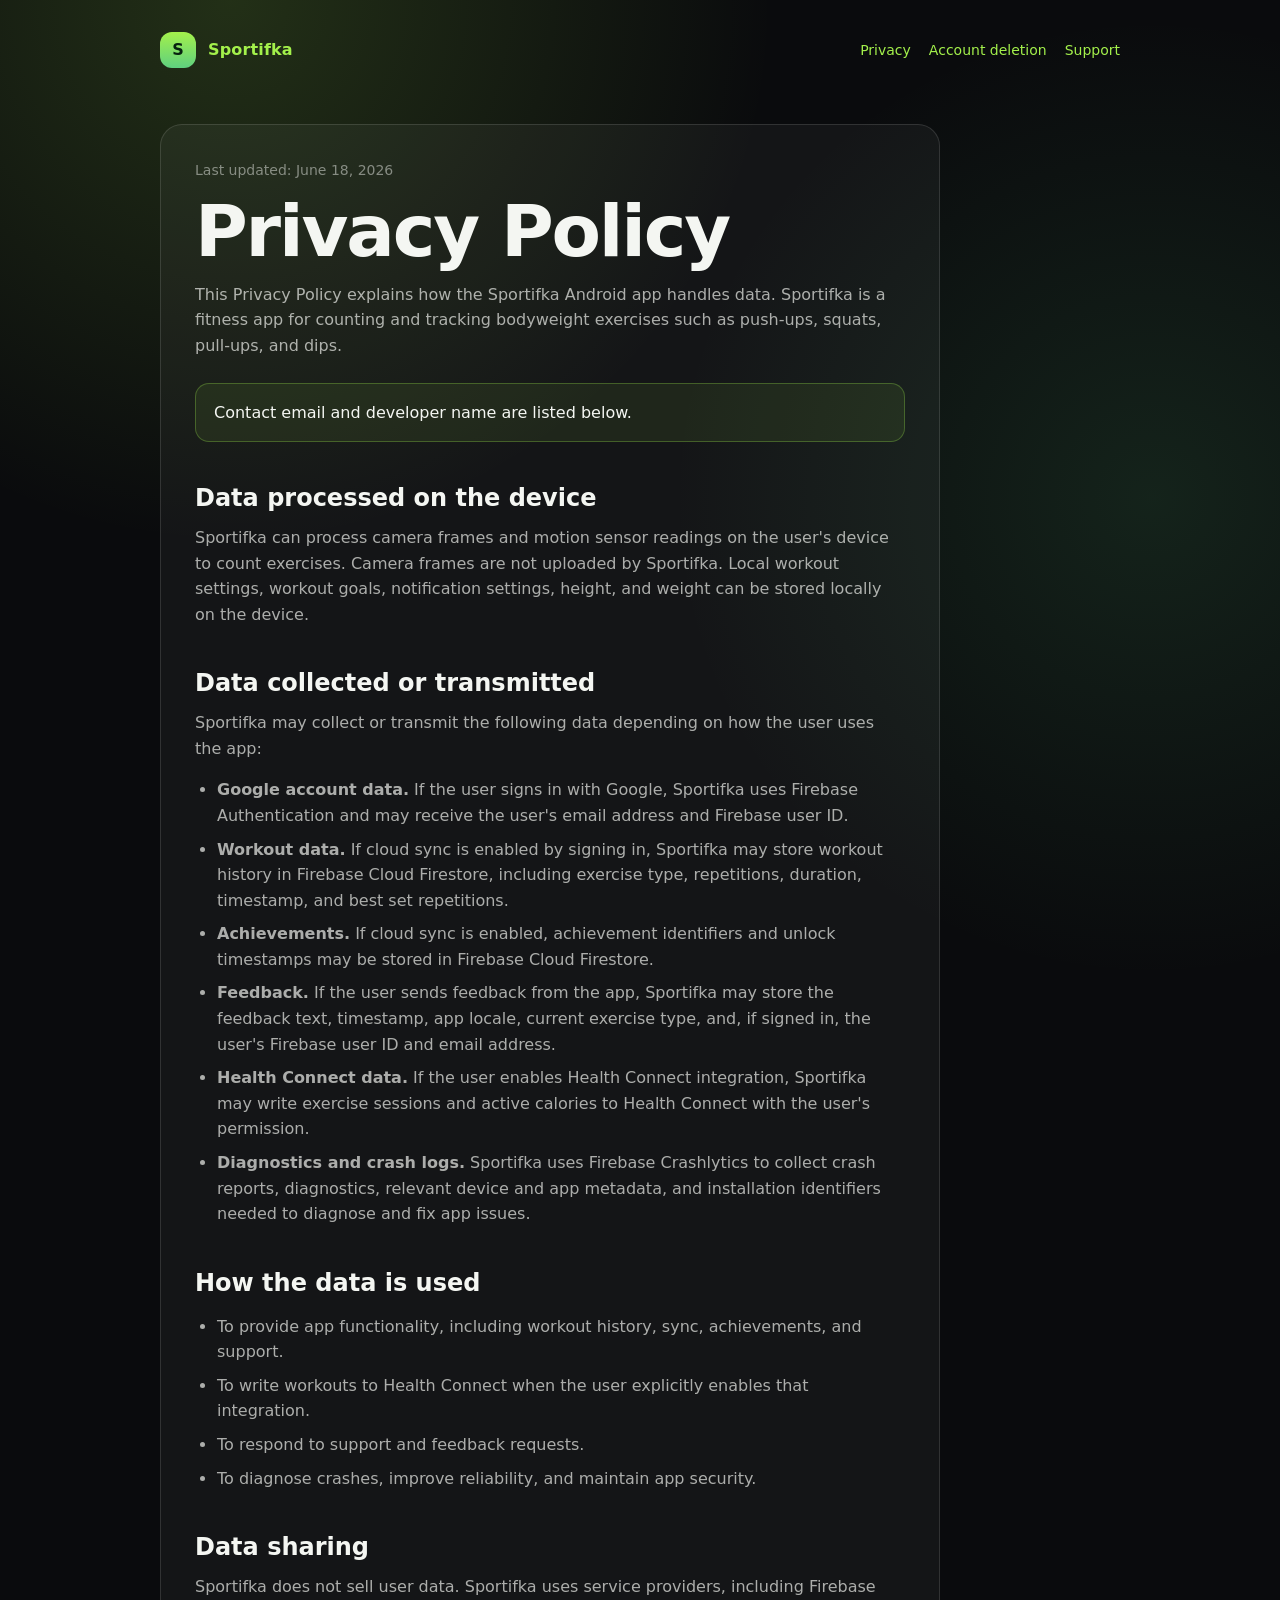
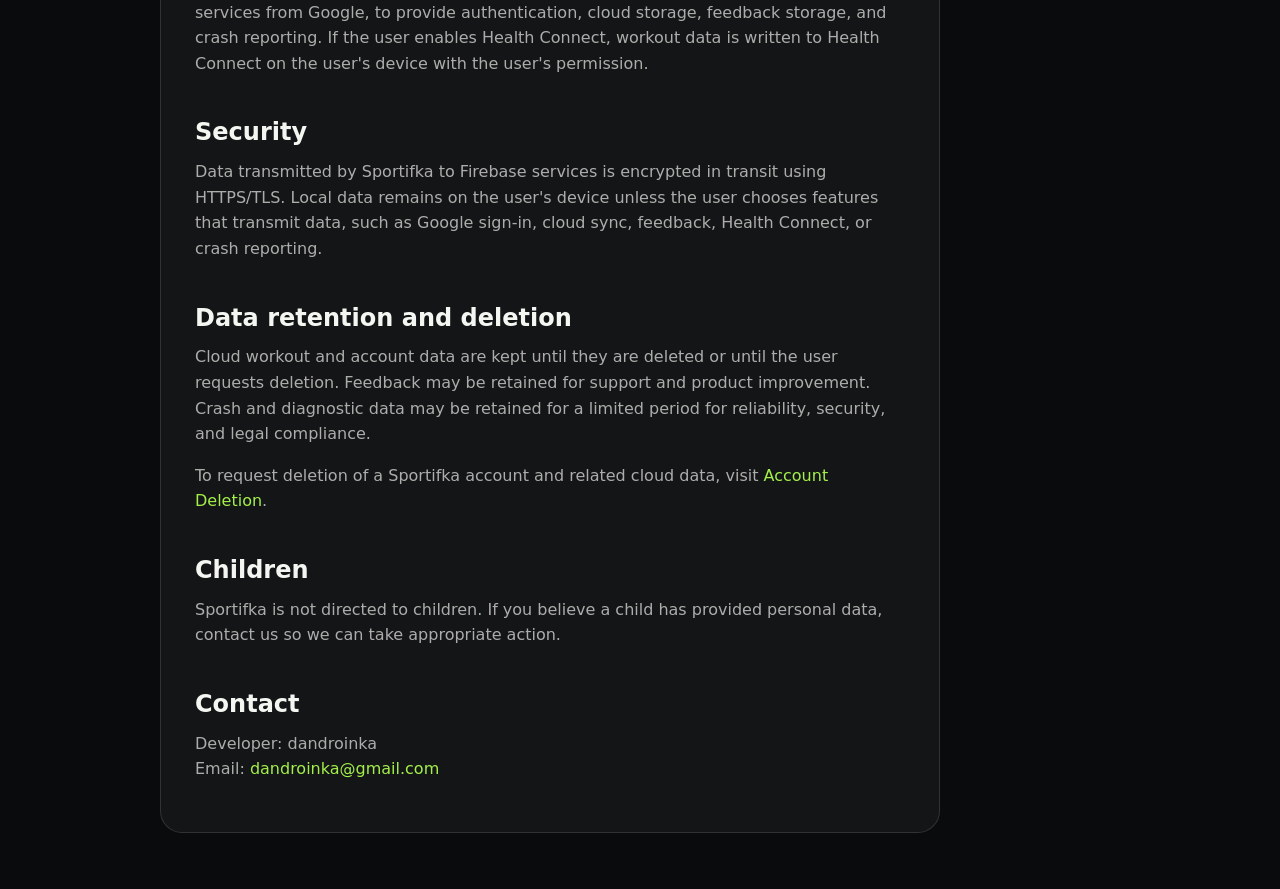
==== docs/privacy.html @ 29e53513 "Add Sportifka support pages" ====
<!doctype html>
<html lang="en">
  <head>
    <meta charset="utf-8">
    <meta name="viewport" content="width=device-width, initial-scale=1">
    <title>Sportifka Privacy Policy</title>
    <meta name="description" content="Privacy Policy for the Sportifka Android fitness app.">
    <link rel="stylesheet" href="styles.css">
  </head>
  <body>
    <main class="wrap">
      <header class="topbar">
        <a class="brand" href="index.html" aria-label="Sportifka home">
          <span class="mark">S</span>
          <span>Sportifka</span>
        </a>
        <nav aria-label="Main navigation">
          <a href="privacy.html">Privacy</a>
          <a href="delete-account.html">Account deletion</a>
          <a href="support.html">Support</a>
        </nav>
      </header>

      <article class="content">
        <p class="meta">Last updated: June 18, 2026</p>
        <h1>Privacy Policy</h1>
        <p>
          This Privacy Policy explains how the Sportifka Android app handles data. Sportifka is a
          fitness app for counting and tracking bodyweight exercises such as push-ups, squats,
          pull-ups, and dips.
        </p>

        <div class="note">
          Contact email and developer name are listed below.
        </div>

        <h2>Data processed on the device</h2>
        <p>
          Sportifka can process camera frames and motion sensor readings on the user's device to
          count exercises. Camera frames are not uploaded by Sportifka. Local workout settings,
          workout goals, notification settings, height, and weight can be stored locally on the
          device.
        </p>

        <h2>Data collected or transmitted</h2>
        <p>Sportifka may collect or transmit the following data depending on how the user uses the app:</p>
        <ul>
          <li>
            <strong>Google account data.</strong> If the user signs in with Google, Sportifka uses
            Firebase Authentication and may receive the user's email address and Firebase user ID.
          </li>
          <li>
            <strong>Workout data.</strong> If cloud sync is enabled by signing in, Sportifka may
            store workout history in Firebase Cloud Firestore, including exercise type, repetitions,
            duration, timestamp, and best set repetitions.
          </li>
          <li>
            <strong>Achievements.</strong> If cloud sync is enabled, achievement identifiers and
            unlock timestamps may be stored in Firebase Cloud Firestore.
          </li>
          <li>
            <strong>Feedback.</strong> If the user sends feedback from the app, Sportifka may store
            the feedback text, timestamp, app locale, current exercise type, and, if signed in, the
            user's Firebase user ID and email address.
          </li>
          <li>
            <strong>Health Connect data.</strong> If the user enables Health Connect integration,
            Sportifka may write exercise sessions and active calories to Health Connect with the
            user's permission.
          </li>
          <li>
            <strong>Diagnostics and crash logs.</strong> Sportifka uses Firebase Crashlytics to
            collect crash reports, diagnostics, relevant device and app metadata, and installation
            identifiers needed to diagnose and fix app issues.
          </li>
        </ul>

        <h2>How the data is used</h2>
        <ul>
          <li>To provide app functionality, including workout history, sync, achievements, and support.</li>
          <li>To write workouts to Health Connect when the user explicitly enables that integration.</li>
          <li>To respond to support and feedback requests.</li>
          <li>To diagnose crashes, improve reliability, and maintain app security.</li>
        </ul>

        <h2>Data sharing</h2>
        <p>
          Sportifka does not sell user data. Sportifka uses service providers, including Firebase
          services from Google, to provide authentication, cloud storage, feedback storage, and crash
          reporting. If the user enables Health Connect, workout data is written to Health Connect
          on the user's device with the user's permission.
        </p>

        <h2>Security</h2>
        <p>
          Data transmitted by Sportifka to Firebase services is encrypted in transit using HTTPS/TLS.
          Local data remains on the user's device unless the user chooses features that transmit data,
          such as Google sign-in, cloud sync, feedback, Health Connect, or crash reporting.
        </p>

        <h2>Data retention and deletion</h2>
        <p>
          Cloud workout and account data are kept until they are deleted or until the user requests
          deletion. Feedback may be retained for support and product improvement. Crash and diagnostic
          data may be retained for a limited period for reliability, security, and legal compliance.
        </p>
        <p>
          To request deletion of a Sportifka account and related cloud data, visit
          <a href="delete-account.html">Account Deletion</a>.
        </p>

        <h2>Children</h2>
        <p>
          Sportifka is not directed to children. If you believe a child has provided personal data,
          contact us so we can take appropriate action.
        </p>

        <h2>Contact</h2>
        <p>
          Developer: dandroinka<br>
          Email: <a href="mailto:dandroinka@gmail.com">dandroinka@gmail.com</a>
        </p>
      </article>
    </main>
  </body>
</html>
---- docs/styles.css ----
:root {
  color-scheme: dark;
  --bg: #0a0b0d;
  --panel: rgba(255, 255, 255, 0.055);
  --panel-strong: rgba(255, 255, 255, 0.09);
  --text: #f4f6f2;
  --muted: rgba(244, 246, 242, 0.68);
  --faint: rgba(244, 246, 242, 0.48);
  --line: rgba(255, 255, 255, 0.12);
  --lime: #a3f04b;
  --green: #5fd07f;
  --on-primary: #06210f;
}

* {
  box-sizing: border-box;
}

body {
  margin: 0;
  min-height: 100vh;
  background:
    radial-gradient(circle at 18% 0%, rgba(163, 240, 75, 0.16), transparent 34rem),
    radial-gradient(circle at 90% 20%, rgba(95, 208, 127, 0.12), transparent 30rem),
    var(--bg);
  color: var(--text);
  font-family: Inter, ui-sans-serif, system-ui, -apple-system, BlinkMacSystemFont, "Segoe UI", sans-serif;
  line-height: 1.6;
}

a {
  color: var(--lime);
  text-decoration: none;
}

a:hover {
  text-decoration: underline;
}

.wrap {
  width: min(960px, calc(100% - 32px));
  margin: 0 auto;
  padding: 32px 0 56px;
}

.topbar {
  display: flex;
  align-items: center;
  justify-content: space-between;
  gap: 16px;
  margin-bottom: 56px;
}

.brand {
  display: flex;
  align-items: center;
  gap: 12px;
  font-weight: 800;
  letter-spacing: 0.01em;
}

.mark {
  width: 36px;
  height: 36px;
  border-radius: 12px;
  background: linear-gradient(180deg, var(--lime), var(--green));
  color: var(--on-primary);
  display: grid;
  place-items: center;
  font-weight: 900;
}

nav {
  display: flex;
  align-items: center;
  gap: 18px;
  flex-wrap: wrap;
  color: var(--muted);
  font-size: 14px;
}

.hero {
  padding: 52px;
  border: 1px solid var(--line);
  border-radius: 24px;
  background: linear-gradient(180deg, rgba(255, 255, 255, 0.08), rgba(255, 255, 255, 0.035));
  box-shadow: 0 24px 70px rgba(0, 0, 0, 0.32);
}

h1 {
  margin: 0 0 16px;
  max-width: 760px;
  font-size: clamp(36px, 8vw, 72px);
  line-height: 0.95;
  letter-spacing: -0.03em;
}

h2 {
  margin: 42px 0 12px;
  font-size: 24px;
  line-height: 1.2;
}

h3 {
  margin: 28px 0 8px;
  font-size: 18px;
}

p {
  margin: 0 0 16px;
  color: var(--muted);
}

ul, ol {
  color: var(--muted);
  padding-left: 22px;
}

li + li {
  margin-top: 8px;
}

.lead {
  max-width: 720px;
  font-size: 18px;
}

.cards {
  display: grid;
  grid-template-columns: repeat(3, minmax(0, 1fr));
  gap: 14px;
  margin-top: 22px;
}

.card {
  display: block;
  min-height: 168px;
  padding: 20px;
  border: 1px solid var(--line);
  border-radius: 18px;
  background: var(--panel);
  color: var(--text);
}

.card:hover {
  background: var(--panel-strong);
  text-decoration: none;
}

.card strong {
  display: block;
  margin-bottom: 8px;
  font-size: 18px;
}

.card span {
  color: var(--muted);
  font-size: 14px;
}

.content {
  max-width: 780px;
  padding: 34px;
  border: 1px solid var(--line);
  border-radius: 22px;
  background: rgba(255, 255, 255, 0.045);
}

.note {
  margin: 24px 0;
  padding: 16px 18px;
  border: 1px solid rgba(163, 240, 75, 0.28);
  border-radius: 14px;
  background: rgba(163, 240, 75, 0.08);
  color: var(--text);
}

.placeholder {
  display: inline-block;
  padding: 1px 7px;
  border-radius: 8px;
  background: rgba(255, 255, 255, 0.12);
  color: #ffffff;
  font-family: ui-monospace, SFMono-Regular, Menlo, Consolas, monospace;
  font-size: 0.95em;
}

.meta {
  color: var(--faint);
  font-size: 14px;
}

footer {
  margin-top: 40px;
  color: var(--faint);
  font-size: 14px;
}

@media (max-width: 760px) {
  .topbar {
    align-items: flex-start;
    flex-direction: column;
    margin-bottom: 32px;
  }

  .hero,
  .content {
    padding: 24px;
    border-radius: 20px;
  }

  .cards {
    grid-template-columns: 1fr;
  }
}
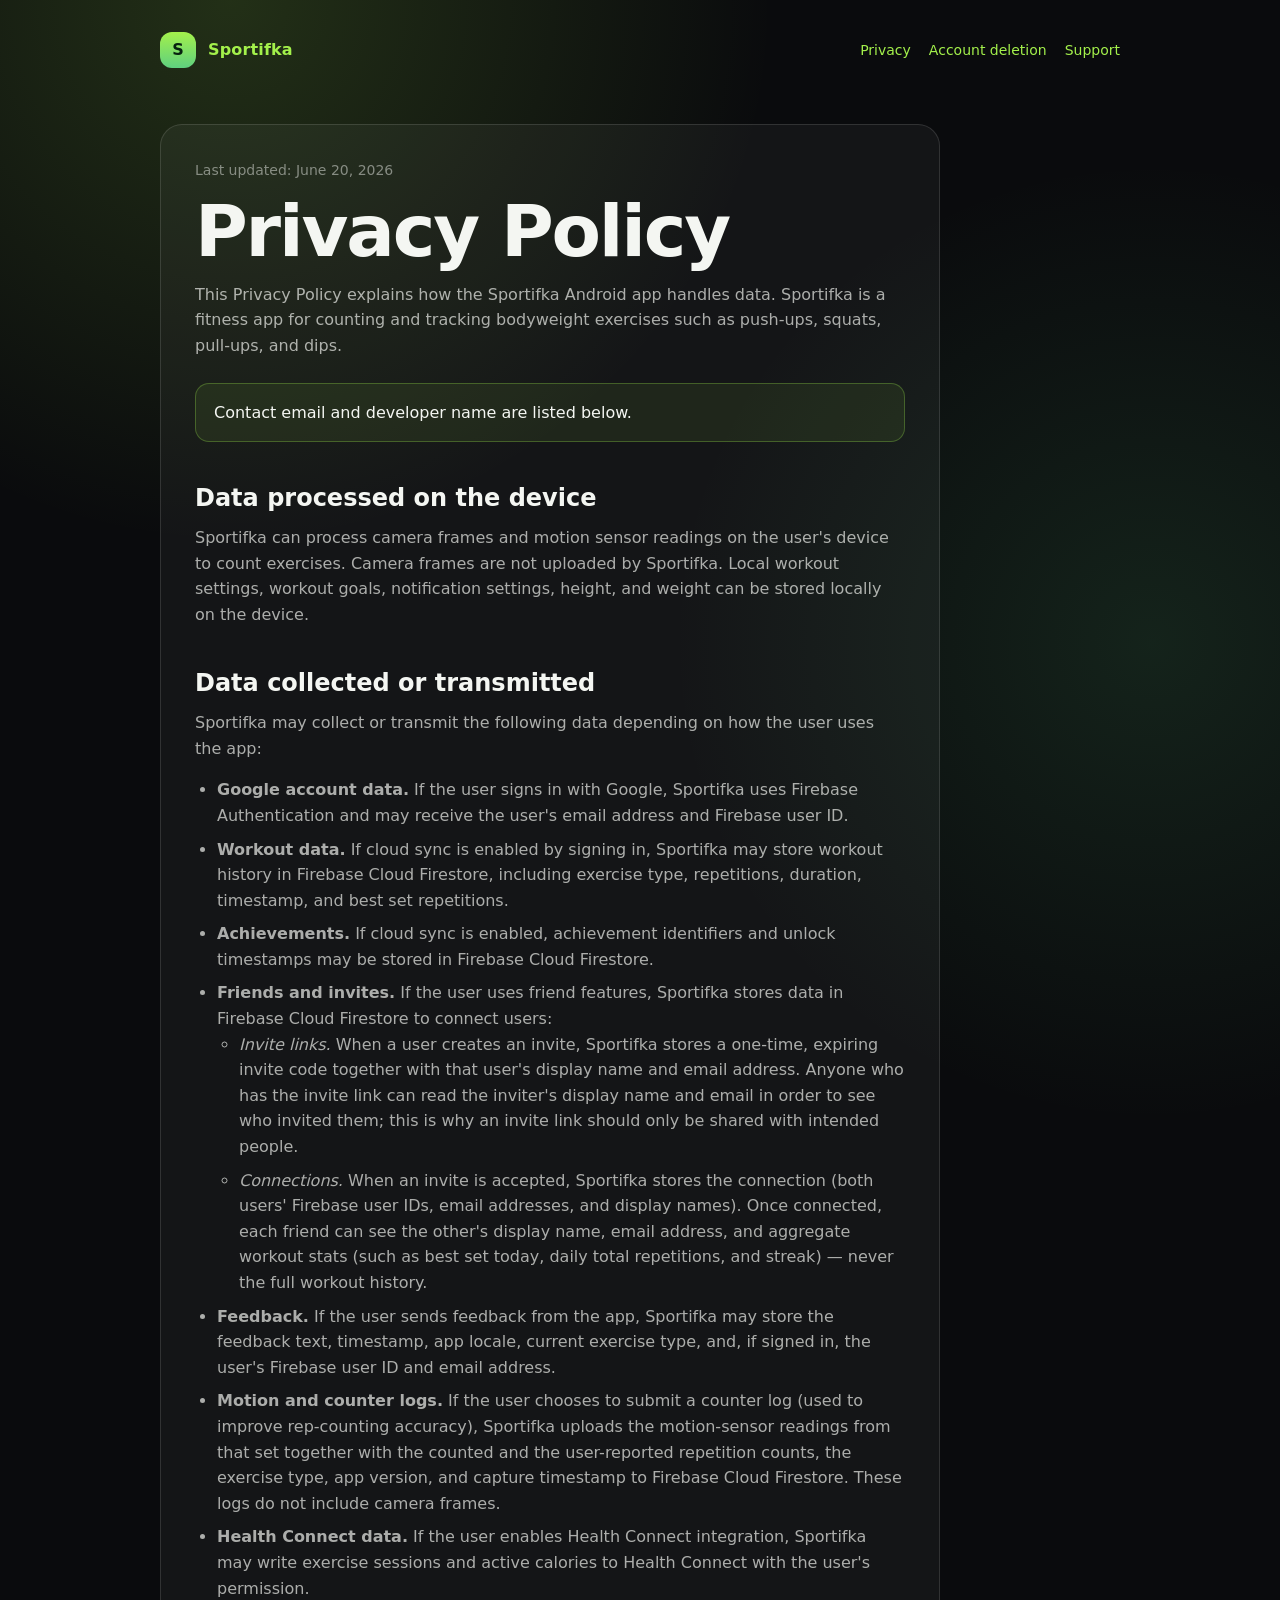
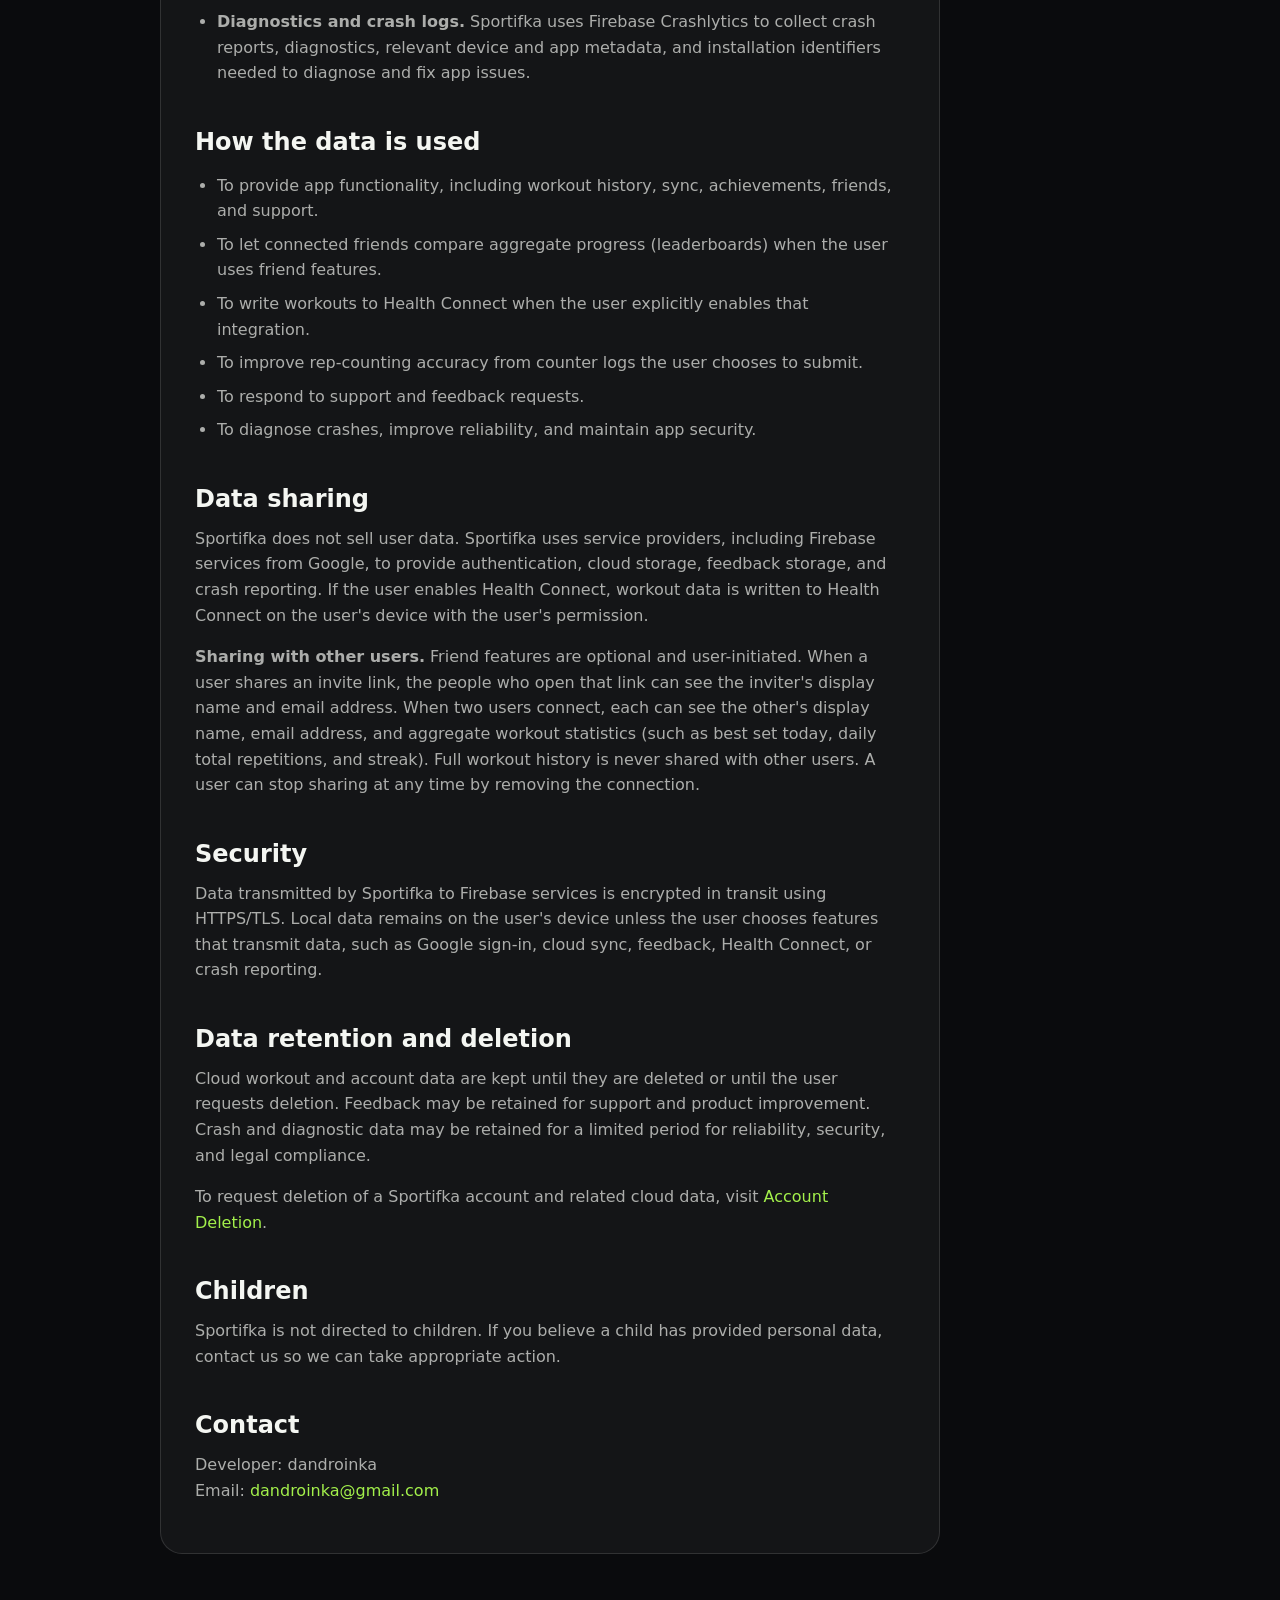
==== commit ab135773: "1.4" ====
--- a/docs/privacy.html
+++ b/docs/privacy.html
@@ -22,7 +22,7 @@
       </header>
 
       <article class="content">
-        <p class="meta">Last updated: June 18, 2026</p>
+        <p class="meta">Last updated: June 20, 2026</p>
         <h1>Privacy Policy</h1>
         <p>
           This Privacy Policy explains how the Sportifka Android app handles data. Sportifka is a
@@ -59,9 +59,35 @@
             unlock timestamps may be stored in Firebase Cloud Firestore.
           </li>
           <li>
+            <strong>Friends and invites.</strong> If the user uses friend features, Sportifka stores
+            data in Firebase Cloud Firestore to connect users:
+            <ul>
+              <li>
+                <em>Invite links.</em> When a user creates an invite, Sportifka stores a one-time,
+                expiring invite code together with that user's display name and email address. Anyone
+                who has the invite link can read the inviter's display name and email in order to see
+                who invited them; this is why an invite link should only be shared with intended people.
+              </li>
+              <li>
+                <em>Connections.</em> When an invite is accepted, Sportifka stores the connection
+                (both users' Firebase user IDs, email addresses, and display names). Once connected,
+                each friend can see the other's display name, email address, and aggregate workout
+                stats (such as best set today, daily total repetitions, and streak) — never the full
+                workout history.
+              </li>
+            </ul>
+          </li>
+          <li>
             <strong>Feedback.</strong> If the user sends feedback from the app, Sportifka may store
             the feedback text, timestamp, app locale, current exercise type, and, if signed in, the
             user's Firebase user ID and email address.
+          </li>
+          <li>
+            <strong>Motion and counter logs.</strong> If the user chooses to submit a counter log
+            (used to improve rep-counting accuracy), Sportifka uploads the motion-sensor readings from
+            that set together with the counted and the user-reported repetition counts, the exercise
+            type, app version, and capture timestamp to Firebase Cloud Firestore. These logs do not
+            include camera frames.
           </li>
           <li>
             <strong>Health Connect data.</strong> If the user enables Health Connect integration,
@@ -77,8 +103,10 @@
 
         <h2>How the data is used</h2>
         <ul>
-          <li>To provide app functionality, including workout history, sync, achievements, and support.</li>
+          <li>To provide app functionality, including workout history, sync, achievements, friends, and support.</li>
+          <li>To let connected friends compare aggregate progress (leaderboards) when the user uses friend features.</li>
           <li>To write workouts to Health Connect when the user explicitly enables that integration.</li>
+          <li>To improve rep-counting accuracy from counter logs the user chooses to submit.</li>
           <li>To respond to support and feedback requests.</li>
           <li>To diagnose crashes, improve reliability, and maintain app security.</li>
         </ul>
@@ -89,6 +117,14 @@
           services from Google, to provide authentication, cloud storage, feedback storage, and crash
           reporting. If the user enables Health Connect, workout data is written to Health Connect
           on the user's device with the user's permission.
+        </p>
+        <p>
+          <strong>Sharing with other users.</strong> Friend features are optional and user-initiated.
+          When a user shares an invite link, the people who open that link can see the inviter's
+          display name and email address. When two users connect, each can see the other's display
+          name, email address, and aggregate workout statistics (such as best set today, daily total
+          repetitions, and streak). Full workout history is never shared with other users. A user can
+          stop sharing at any time by removing the connection.
         </p>
 
         <h2>Security</h2>
--- a/docs/styles.css
+++ b/docs/styles.css
@@ -175,6 +175,29 @@
   color: var(--text);
 }
 
+.button-link {
+  display: inline-flex;
+  align-items: center;
+  justify-content: center;
+  min-height: 46px;
+  padding: 0 18px;
+  border-radius: 14px;
+  background: linear-gradient(180deg, var(--lime), var(--green));
+  color: var(--on-primary);
+  font-weight: 800;
+}
+
+.button-link:hover {
+  text-decoration: none;
+}
+
+.button-link.secondary {
+  margin-left: 10px;
+  border: 1px solid var(--line);
+  background: var(--panel);
+  color: var(--text);
+}
+
 .placeholder {
   display: inline-block;
   padding: 1px 7px;
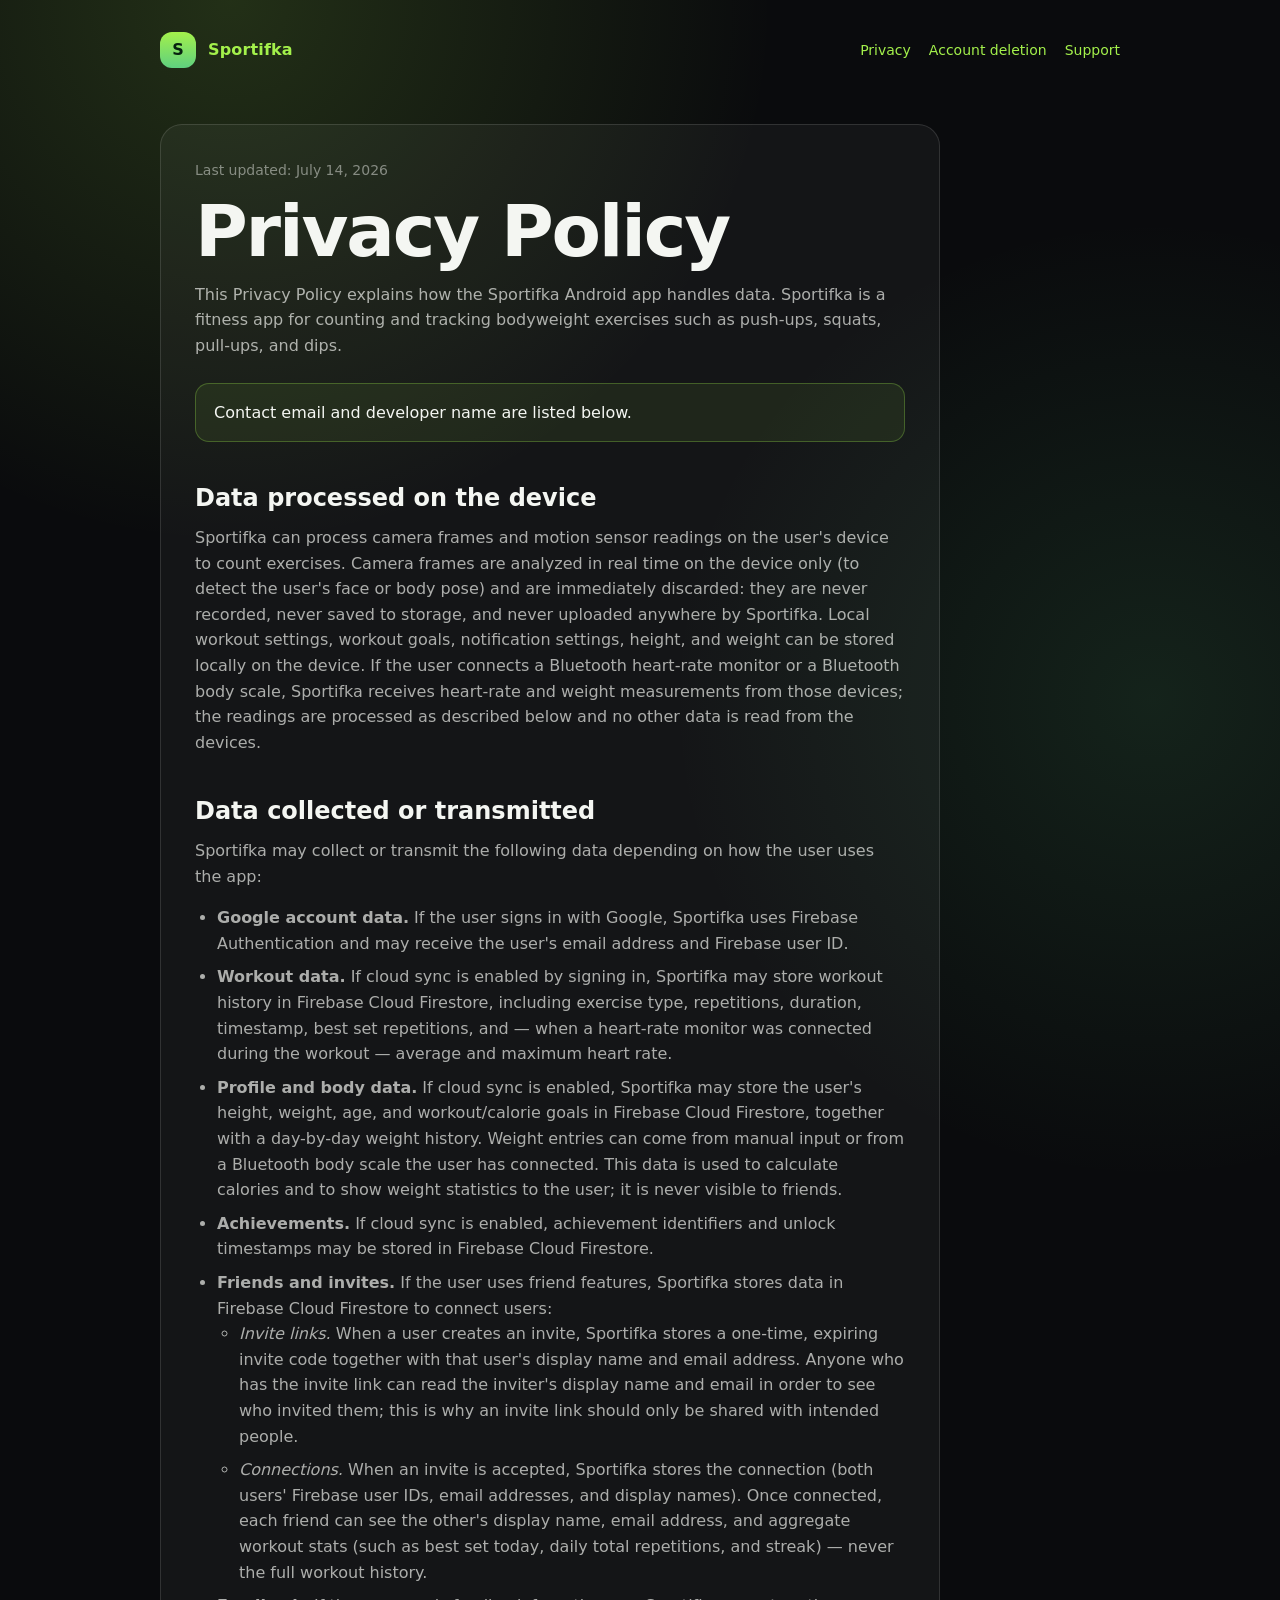
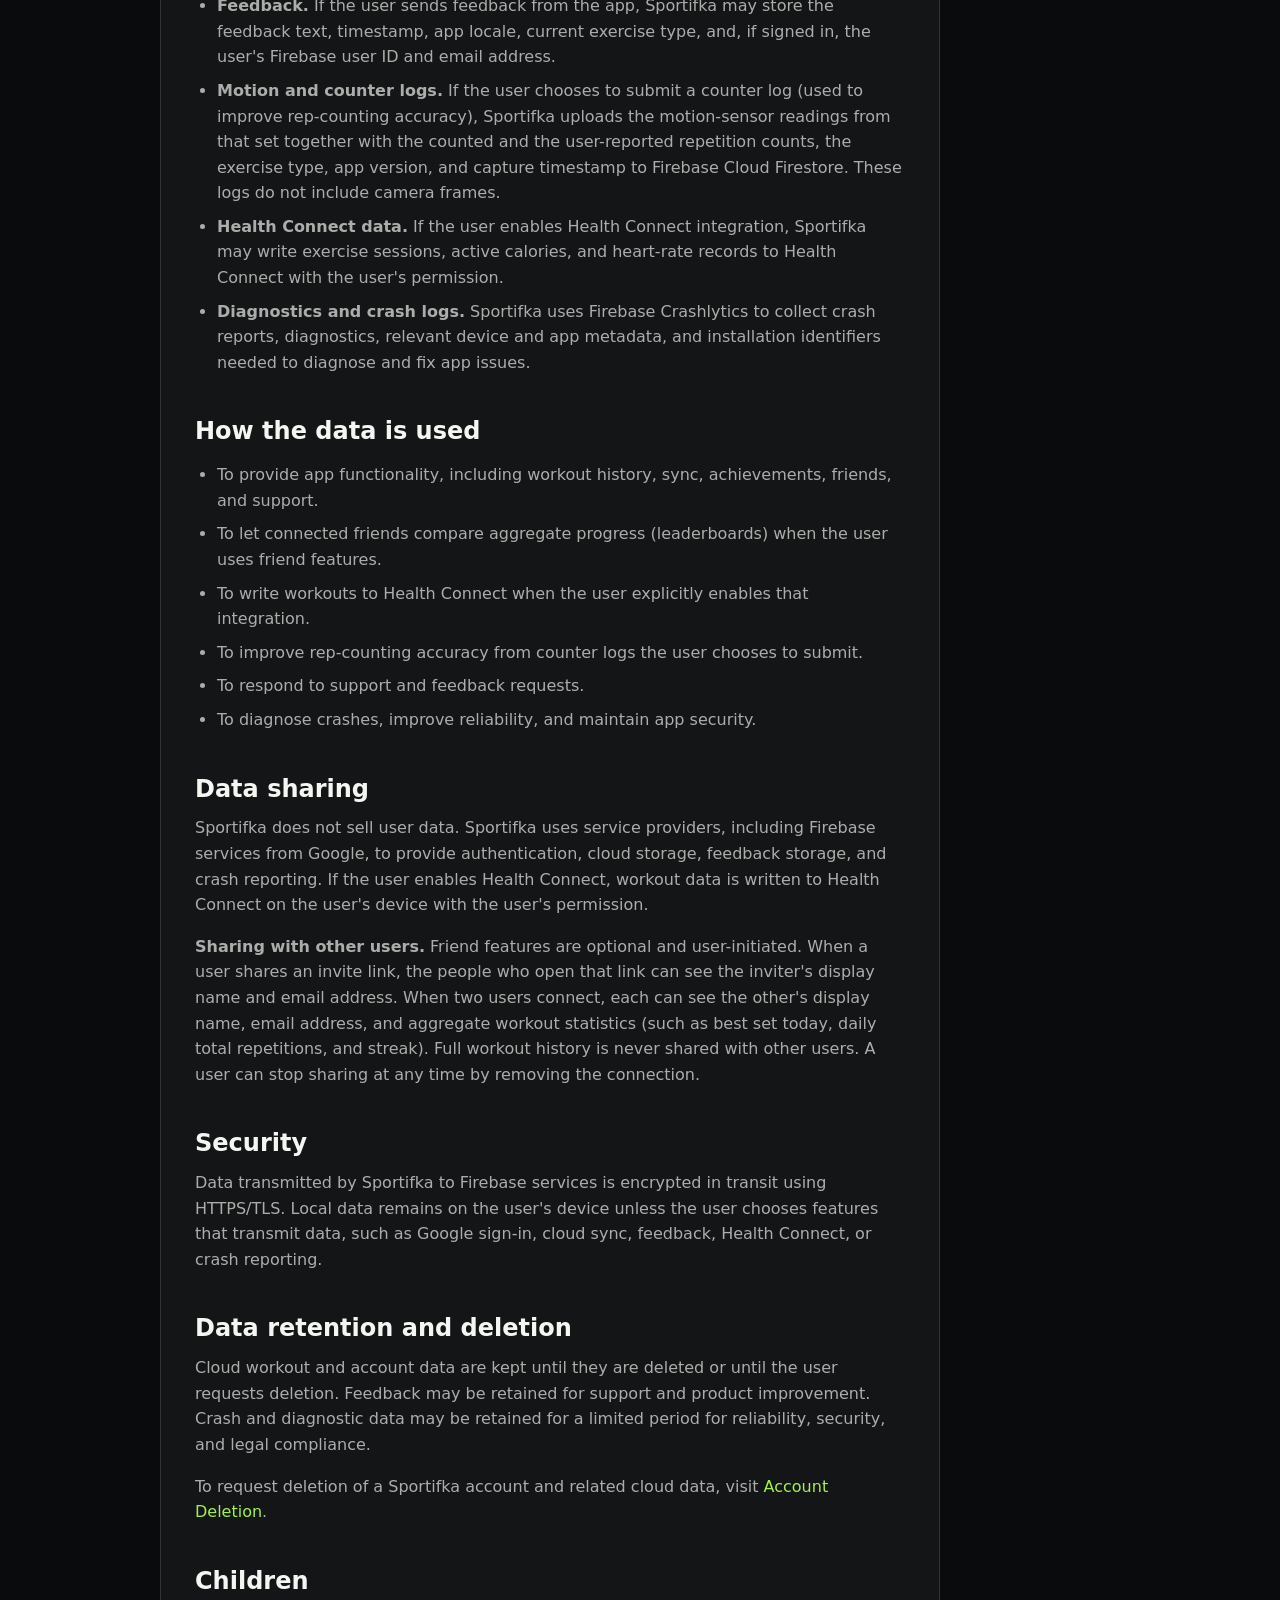
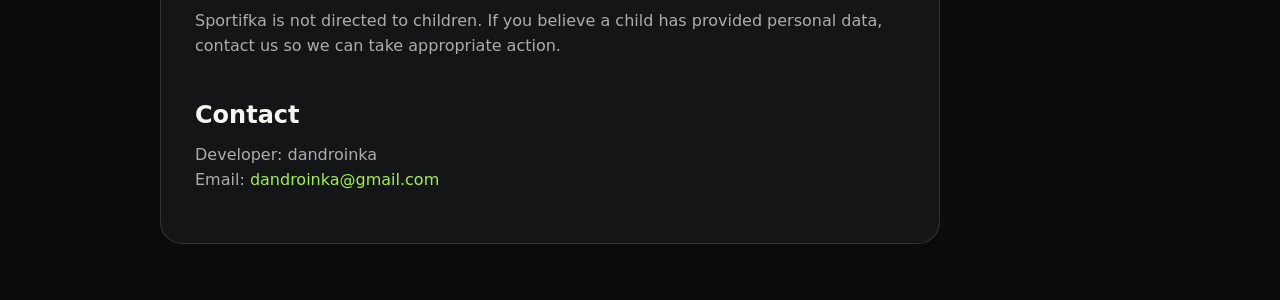
==== commit c23a1dd6: "update rules" ====
--- a/docs/privacy.html
+++ b/docs/privacy.html
@@ -22,7 +22,7 @@
       </header>
 
       <article class="content">
-        <p class="meta">Last updated: June 20, 2026</p>
+        <p class="meta">Last updated: July 14, 2026</p>
         <h1>Privacy Policy</h1>
         <p>
           This Privacy Policy explains how the Sportifka Android app handles data. Sportifka is a
@@ -37,9 +37,13 @@
         <h2>Data processed on the device</h2>
         <p>
           Sportifka can process camera frames and motion sensor readings on the user's device to
-          count exercises. Camera frames are not uploaded by Sportifka. Local workout settings,
+          count exercises. Camera frames are analyzed in real time on the device only (to detect
+          the user's face or body pose) and are immediately discarded: they are never recorded,
+          never saved to storage, and never uploaded anywhere by Sportifka. Local workout settings,
           workout goals, notification settings, height, and weight can be stored locally on the
-          device.
+          device. If the user connects a Bluetooth heart-rate monitor or a Bluetooth body scale,
+          Sportifka receives heart-rate and weight measurements from those devices; the readings
+          are processed as described below and no other data is read from the devices.
         </p>
 
         <h2>Data collected or transmitted</h2>
@@ -52,7 +56,15 @@
           <li>
             <strong>Workout data.</strong> If cloud sync is enabled by signing in, Sportifka may
             store workout history in Firebase Cloud Firestore, including exercise type, repetitions,
-            duration, timestamp, and best set repetitions.
+            duration, timestamp, best set repetitions, and — when a heart-rate monitor was connected
+            during the workout — average and maximum heart rate.
+          </li>
+          <li>
+            <strong>Profile and body data.</strong> If cloud sync is enabled, Sportifka may store
+            the user's height, weight, age, and workout/calorie goals in Firebase Cloud Firestore,
+            together with a day-by-day weight history. Weight entries can come from manual input or
+            from a Bluetooth body scale the user has connected. This data is used to calculate
+            calories and to show weight statistics to the user; it is never visible to friends.
           </li>
           <li>
             <strong>Achievements.</strong> If cloud sync is enabled, achievement identifiers and
@@ -91,8 +103,8 @@
           </li>
           <li>
             <strong>Health Connect data.</strong> If the user enables Health Connect integration,
-            Sportifka may write exercise sessions and active calories to Health Connect with the
-            user's permission.
+            Sportifka may write exercise sessions, active calories, and heart-rate records to
+            Health Connect with the user's permission.
           </li>
           <li>
             <strong>Diagnostics and crash logs.</strong> Sportifka uses Firebase Crashlytics to
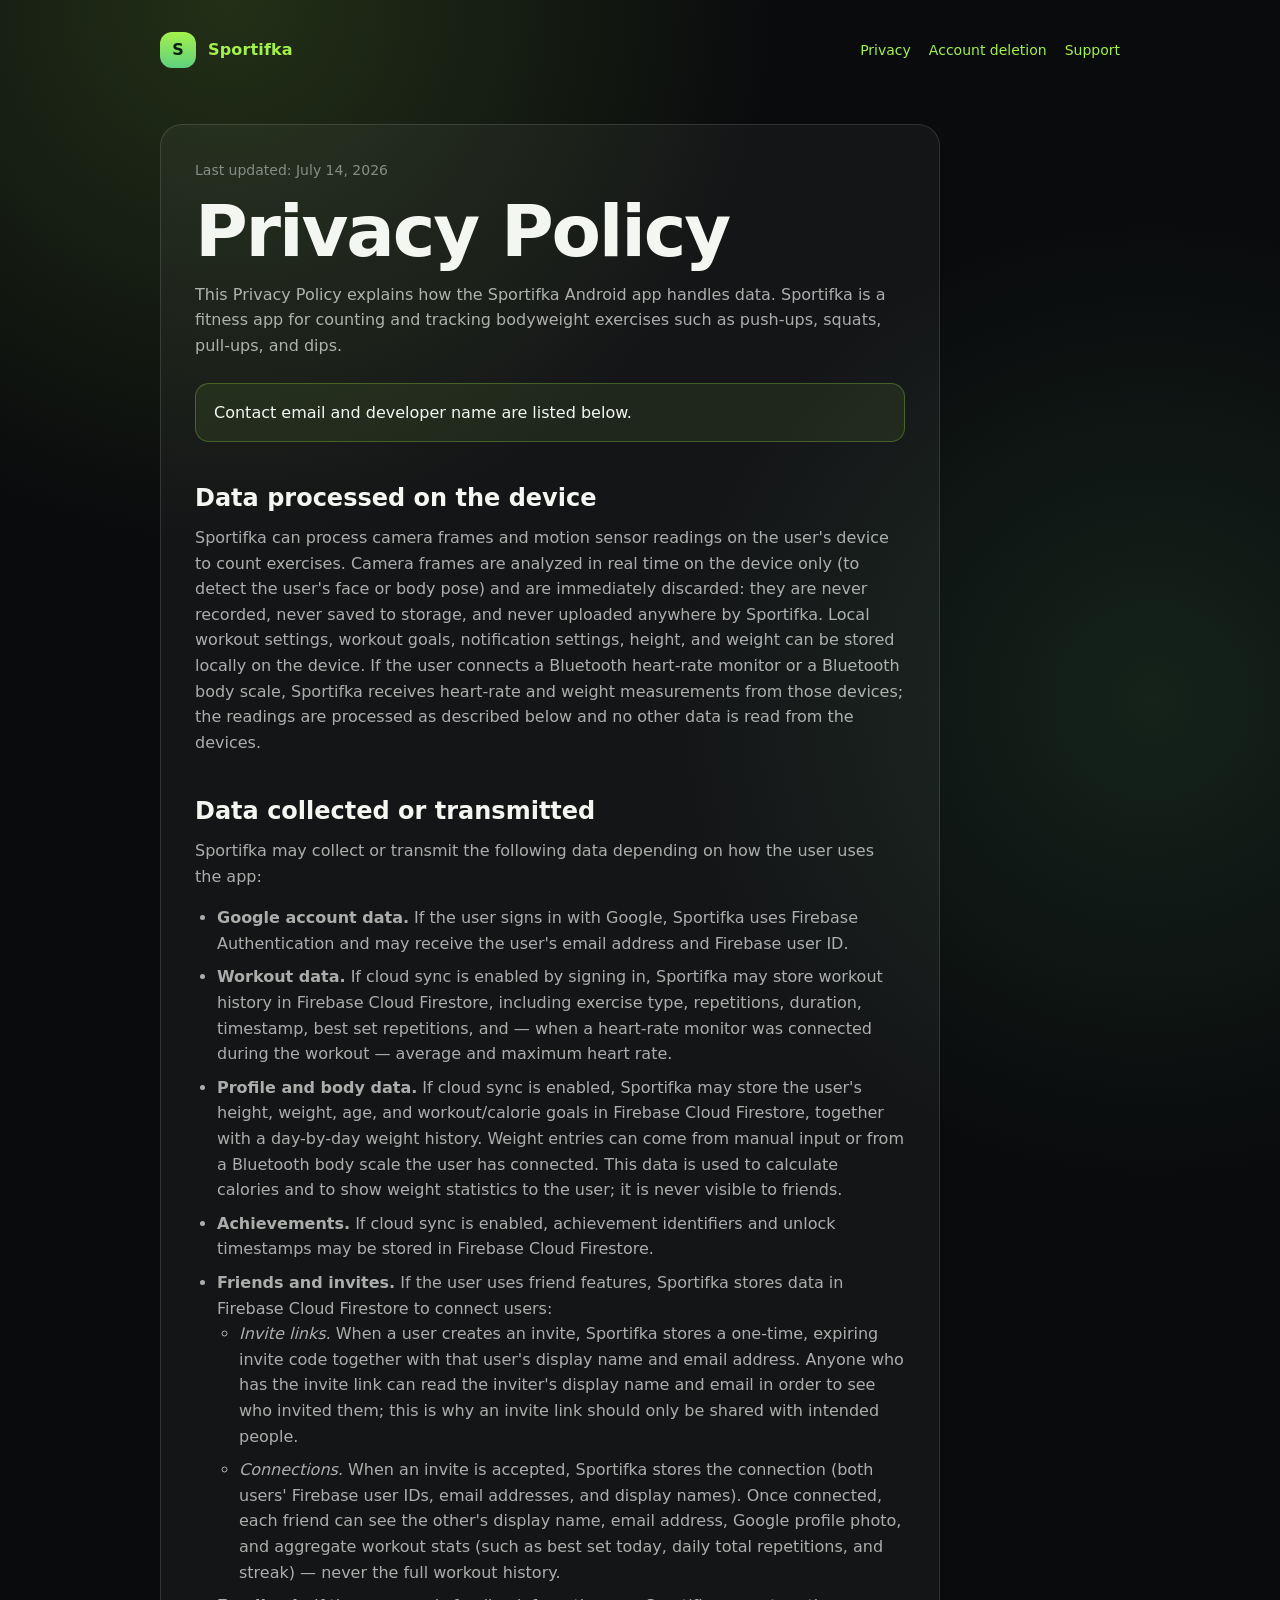
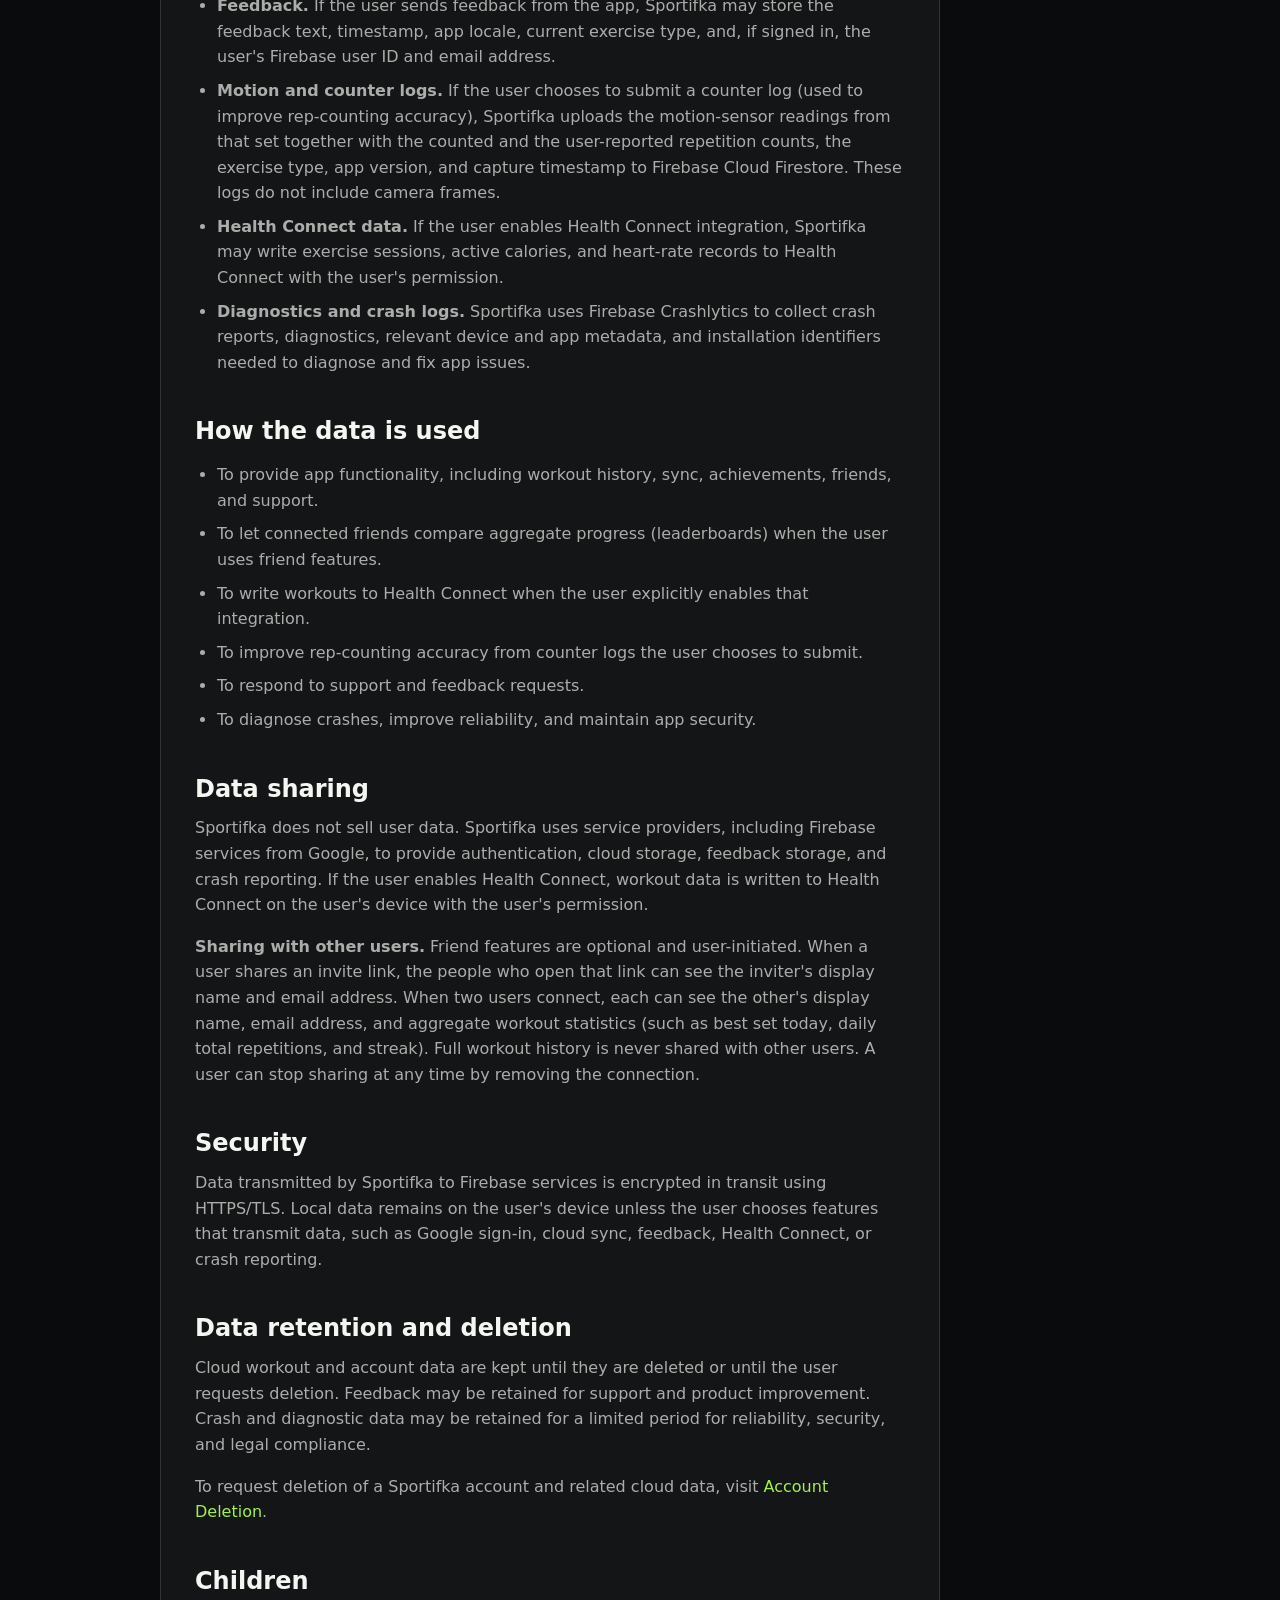
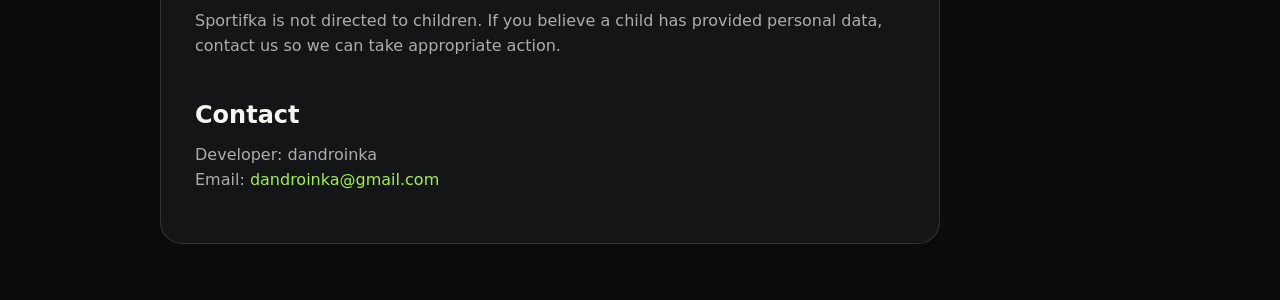
==== commit 997988b5: "rules update" ====
--- a/docs/privacy.html
+++ b/docs/privacy.html
@@ -83,9 +83,9 @@
               <li>
                 <em>Connections.</em> When an invite is accepted, Sportifka stores the connection
                 (both users' Firebase user IDs, email addresses, and display names). Once connected,
-                each friend can see the other's display name, email address, and aggregate workout
-                stats (such as best set today, daily total repetitions, and streak) — never the full
-                workout history.
+                each friend can see the other's display name, email address, Google profile photo,
+                and aggregate workout stats (such as best set today, daily total repetitions, and
+                streak) — never the full workout history.
               </li>
             </ul>
           </li>
